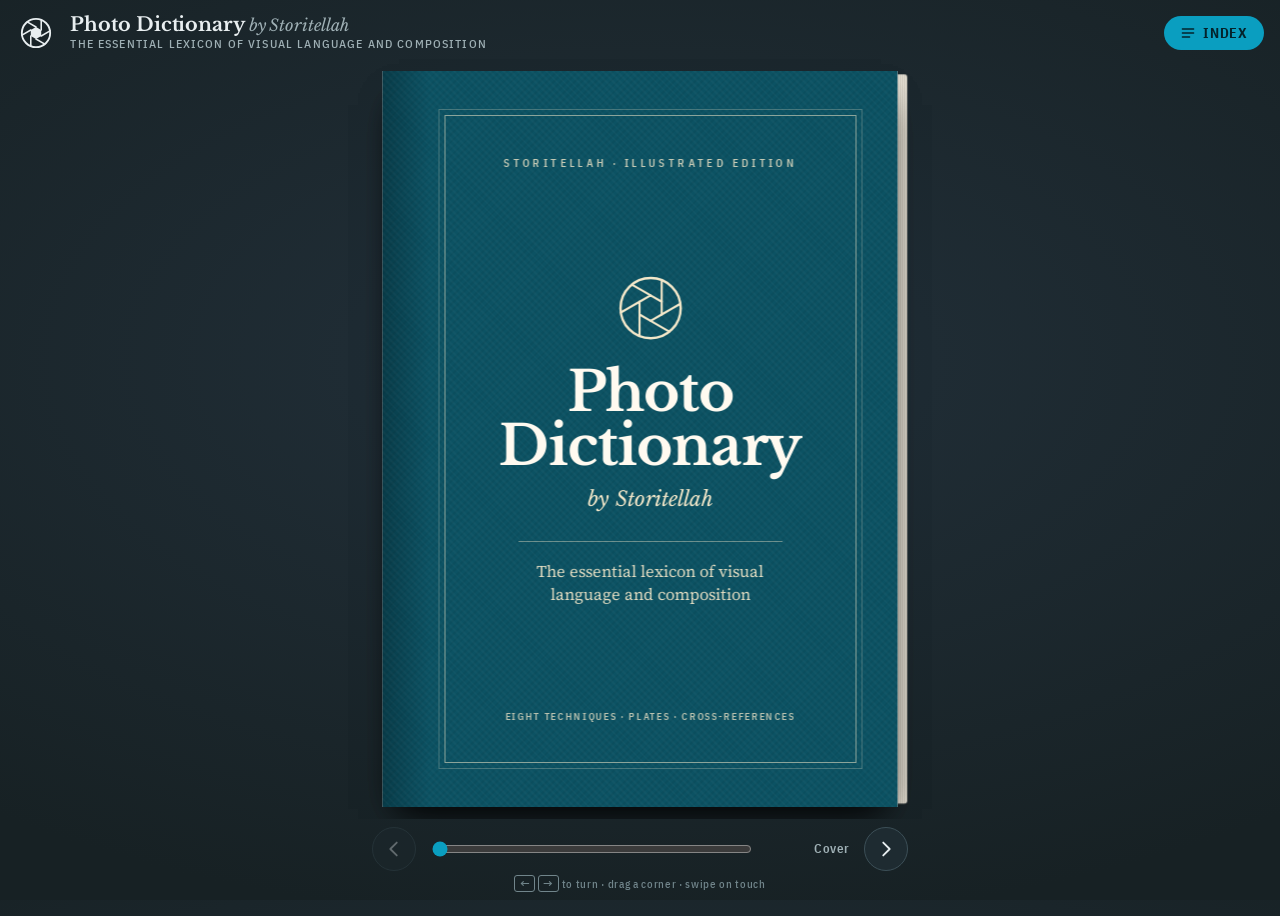
==== book/index.html @ 7c7c3201 "Add Photo Dictionary, an illustrated flipbook of composition techniques Two-page spread on wide scre" ====
<!doctype html>
<html lang="en-GB">
<head>
<meta charset="utf-8">
<meta name="viewport" content="width=device-width, initial-scale=1, viewport-fit=cover">
<!--PD:HEAD-->
<title>Photo Dictionary by Storitellah</title>
<meta name="claude:viewport-fit-sides" content="cover">
<meta name="description" content="An illustrated flipbook dictionary of photographic composition: rule of thirds, leading lines, negative space, golden ratio, framing, symmetry, depth of field and juxtaposition.">
<link rel="preconnect" href="https://fonts.googleapis.com">
<link rel="stylesheet" href="https://fonts.googleapis.com/css2?family=Gentium+Book+Plus&family=IBM+Plex+Sans+Condensed:wght@500;600;700&family=Libre+Baskerville:ital,wght@0,400;0,700;1,400&family=Source+Serif+4:ital,opsz,wght@0,8..60,400;0,8..60,600;0,8..60,700;1,8..60,400&display=swap">
<link rel="stylesheet" href="book.css">
<!--/PD:HEAD-->
</head>
<body>
<!--PD:BODY-->
<div class="app">
  <header class="bar">
    <a class="brand" href="https://storitellah.com" rel="noopener" aria-label="Storitellah: visit storitellah.com">
      <svg viewBox="0 0 48 48" aria-hidden="true"><circle cx="24" cy="24" r="20" fill="none" stroke="currentColor" stroke-width="2.6"/><path d="M24 15.5L11.58 8.33M31.36 19.75L31.36 5.4M31.36 28.25L43.79 21.08M24 32.5L36.42 39.67M16.64 28.25L16.64 42.6M16.64 19.75L4.21 26.92" stroke="currentColor" stroke-width="2.2" stroke-linecap="round" fill="none"/><path d="M24 15.5L31.36 19.75L31.36 28.25L24 32.5L16.64 28.25L16.64 19.75Z" fill="currentColor"/></svg>
    </a>
    <div class="titles">
      <h1 class="app-title">Photo Dictionary <span>by Storitellah</span></h1>
      <p class="app-tag">The essential lexicon of visual language and composition</p>
    </div>
    <button type="button" class="index-btn" id="index-btn" aria-haspopup="dialog" aria-expanded="false" aria-controls="index">
      <svg viewBox="0 0 20 20" aria-hidden="true"><path d="M3 5h14M3 10h14M3 15h9" stroke="currentColor" stroke-width="1.8" stroke-linecap="round"/></svg>
      Index
    </button>
  </header>

  <main class="stage" id="stage" aria-roledescription="book" aria-label="Photo Dictionary. Use the arrow keys, swipe, or drag a page corner to turn pages." tabindex="-1">
    <div class="viewport" id="viewport">
      <div class="book" id="book"></div>
    </div>
  </main>

  <nav class="controls" aria-label="Page navigation">
    <button type="button" class="nav-btn" id="prev" aria-label="Previous page">
      <svg viewBox="0 0 24 24" aria-hidden="true"><path d="M15 5l-7 7 7 7" fill="none" stroke="currentColor" stroke-width="2" stroke-linecap="round" stroke-linejoin="round"/></svg>
    </button>
    <div class="scrub">
      <label for="slider" class="visually-hidden">Turn to page</label>
      <input type="range" id="slider" min="0" max="12" step="1" value="0">
      <span class="pagelabel" id="pagelabel" aria-hidden="true">Cover</span>
    </div>
    <button type="button" class="nav-btn" id="next" aria-label="Next page">
      <svg viewBox="0 0 24 24" aria-hidden="true"><path d="M9 5l7 7-7 7" fill="none" stroke="currentColor" stroke-width="2" stroke-linecap="round" stroke-linejoin="round"/></svg>
    </button>
  </nav>
  <p class="hint" aria-hidden="true"><kbd>←</kbd> <kbd>→</kbd> to turn · drag a corner · swipe on touch</p>
</div>

<div class="index" id="index" role="dialog" aria-modal="true" aria-labelledby="index-h" hidden>
  <div class="index-card">
    <div class="index-top">
      <h2 id="index-h">Index</h2>
      <button type="button" class="index-close" id="index-close" aria-label="Close index">✕</button>
    </div>
    <ol class="index-list" id="index-list"></ol>
    <ul class="index-fm">
      <li><a href="#contents" data-goto="contents">Contents</a></li>
      <li><a href="#how-to-use" data-goto="how-to-use">How to use this dictionary</a></li>
      <li><a href="#labels" data-goto="labels">Labels, codes and pronunciation</a></li>
      <li><a href="#quick-reference" data-goto="quick-reference">Quick reference</a></li>
      <li><a href="#colophon" data-goto="colophon">About and contact</a></li>
      <li><a href="#cover" data-goto="cover">Front cover</a></li>
    </ul>
  </div>
</div>

<p class="visually-hidden" id="live" aria-live="polite"></p>

<script src="diagrams.js"></script>
<script src="content.js"></script>
<script src="book.js"></script>
<!--/PD:BODY-->
</body>
</html>
---- book/book.css ----
/* Photo Dictionary by Storitellah
   Layout: an open reference book on a dark desk. Spread on wide screens, single page on narrow.
   Single deliberate look: dark desk, printed paper pages in both themes. */
:root {
  color-scheme: dark;
  --desk: #172124;
  --desk-2: #22303a;
  --desk-ink: #e8eef0;
  --desk-muted: #9fb0b5;
  --paper: #fdfdfb;
  --paper-edge: #e7e3d8;
  --ink: #1b1f21;
  --ink-soft: #4a5357;
  --cy: #0a9ec0;          /* headwords, large accents */
  --cy-text: #00738c;     /* small accent text on paper (AA) */
  --cy-wash: #d7f0f6;
  --rule: #c8d3d6;
  --ov: #0a9ec0;          /* diagram guides */
  --hot: #d9472b;         /* diagram focal point */
  --cloth: #0c5263;
  --cloth-deep: #083c49;
  --gilt: #f2e7c9;

  --f-hw: "Libre Baskerville", Baskerville, "Baskerville Old Face", Georgia, serif;
  --f-body: "Source Serif 4", "Source Serif Pro", Georgia, serif;
  --f-label: "IBM Plex Sans Condensed", "Arial Narrow", "Roboto Condensed", sans-serif;
  --f-ipa: "Gentium Book Plus", "Charis SIL", "Doulos SIL", "Lucida Sans Unicode", serif;

  --pw: 520px;
  --ph: 740px;
}

*, *::before, *::after { box-sizing: border-box; }
html, body { height: 100%; }
body {
  margin: 0;
  background: radial-gradient(120% 90% at 50% 40%, var(--desk-2), var(--desk) 70%);
  background-color: var(--desk);
  color: var(--desk-ink);
  font: 400 15px/1.5 var(--f-body);
  overflow: hidden;
}
button { font: inherit; color: inherit; cursor: pointer; }
a { color: var(--cy-text); }
:focus-visible { outline: 3px solid #f0b552; outline-offset: 2px; border-radius: 3px; }
kbd { font: 600 0.75rem var(--f-label); border: 1px solid currentColor; border-radius: 3px; padding: 0 0.35em; }
.visually-hidden { position: absolute !important; width: 1px; height: 1px; overflow: hidden; clip: rect(0 0 0 0); white-space: nowrap; }

/* ---------- App frame ---------- */
.app {
  height: 100%;
  display: grid;
  grid-template-rows: auto minmax(0, 1fr) auto auto;
  grid-template-columns: minmax(0, 1fr);
  padding-left: max(16px, env(safe-area-inset-left, 0px));
  padding-right: max(16px, env(safe-area-inset-right, 0px));
}
.bar { display: flex; align-items: center; gap: 0.9rem; padding-block: 0.8rem 0.4rem; min-width: 0; }
.brand { color: var(--desk-ink); display: grid; place-items: center; width: 40px; height: 40px; flex: none; }
.brand svg { width: 34px; height: 34px; }
.brand:hover { color: #7fd3e6; }
.titles { min-width: 0; flex: 1; }
.app-title { margin: 0; font: 700 1.2rem/1.15 var(--f-hw); letter-spacing: -0.005em; }
.app-title span { font-weight: 400; font-style: italic; color: var(--desk-muted); font-size: 0.85em; }
.app-tag { margin: 0.1rem 0 0; font: 500 0.72rem/1.3 var(--f-label); letter-spacing: 0.1em; text-transform: uppercase; color: var(--desk-muted); white-space: nowrap; overflow: hidden; text-overflow: ellipsis; }
.index-btn {
  display: inline-flex; align-items: center; gap: 0.45rem; flex: none;
  background: var(--cy); color: #04232b; border: 0; border-radius: 999px;
  padding: 0.5rem 1rem; font: 700 0.85rem var(--f-label); letter-spacing: 0.06em; text-transform: uppercase;
}
.index-btn svg { width: 16px; height: 16px; }
.index-btn:hover { background: #3cc0de; }

.stage { position: relative; display: grid; place-items: center; min-height: 0; min-width: 0; overflow: hidden; touch-action: pan-y; user-select: none; -webkit-user-select: none; outline: none; }
.stage.is-dragging { cursor: grabbing; }
.viewport { perspective: calc(var(--pw) * 4.2); perspective-origin: 50% 40%; }
body[data-mode="single"] .viewport { overflow: hidden; padding: 4px 0 14px; }

.controls { display: flex; align-items: center; justify-content: center; gap: 0.9rem; padding-block: 0.5rem 0.2rem; }
.nav-btn {
  width: 44px; height: 44px; border-radius: 50%; border: 1px solid #3c4f57; background: #1e2b31; color: var(--desk-ink);
  display: grid; place-items: center; flex: none;
}
.nav-btn svg { width: 22px; height: 22px; }
.nav-btn:hover:not(:disabled) { border-color: var(--cy); color: #7fd3e6; }
.nav-btn:disabled { opacity: 0.35; cursor: default; }
.scrub { display: flex; align-items: center; gap: 0.8rem; min-width: 0; width: min(420px, 60vw); }
.scrub input { flex: 1; min-width: 0; accent-color: var(--cy); height: 24px; }
.pagelabel { font: 600 0.8rem var(--f-label); letter-spacing: 0.04em; color: var(--desk-muted); white-space: nowrap; min-width: 6.5em; text-align: right; font-variant-numeric: tabular-nums; }
.hint { margin: 0; text-align: center; font: 500 0.7rem var(--f-label); letter-spacing: 0.06em; color: #71858b; padding-block: 0.15rem calc(0.55rem + env(safe-area-inset-bottom, 0px)); }

/* ---------- Book & leaves ---------- */
.book {
  position: relative; width: calc(var(--pw) * 2); height: var(--ph);
  transform-style: preserve-3d;
  transition: transform 0.7s cubic-bezier(.45,.05,.25,1);
  font-size: calc(var(--pw) * 0.0305);
}
body[data-mode="single"] .book { width: var(--pw); font-size: clamp(12px, calc(var(--pw) * 0.037), 15.5px); }
@media (prefers-reduced-motion: reduce) { .book { transition: none; } }

/* page-edge thickness either side */
.book::before, .book::after {
  content: ""; position: absolute; top: 3px; bottom: 3px; transform: translateZ(-2px);
  background: repeating-linear-gradient(90deg, #ebe7dc 0 1px, #cfc9bb 1px 2px);
  box-shadow: 0 14px 30px -12px rgba(0,0,0,.7);
}
.book::before { left: calc(var(--lt, 0px) * -1); width: var(--lt, 0px); border-radius: 3px 0 0 3px; }
.book::after { right: calc(var(--rt, 0px) * -1); width: var(--rt, 0px); border-radius: 0 3px 3px 0; }

.leaf {
  position: absolute; top: 0; left: var(--pw); width: var(--pw); height: 100%;
  transform-origin: 0 50%; transform-style: preserve-3d; will-change: transform;
}
body[data-mode="single"] .leaf { left: 0; }
.face {
  position: absolute; inset: 0; backface-visibility: hidden; -webkit-backface-visibility: hidden;
  overflow: hidden; background: var(--paper);
  box-shadow: 0 18px 34px -16px rgba(0,0,0,.75);
}
.face--back { transform: rotateY(180deg); }
.shade { position: absolute; inset: 0; pointer-events: none; opacity: var(--s, 0); }
.face--front .shade { background: linear-gradient(90deg, rgba(0,0,0,.38), rgba(0,0,0,.08) 30%, rgba(255,255,255,.18) 82%, rgba(0,0,0,.12)); }
.face--back .shade { background: linear-gradient(270deg, rgba(0,0,0,.38), rgba(0,0,0,.08) 30%, rgba(255,255,255,.18) 82%, rgba(0,0,0,.12)); }

/* corner peel hints */
.peel {
  position: absolute; bottom: 0; width: 0; height: 0; transform: translateZ(3px); pointer-events: none; opacity: 0;
  transition: width .25s ease, height .25s ease, opacity .2s;
}
.peel--next { right: 0; background: linear-gradient(to top left, transparent 50%, rgba(0,0,0,.18) 50%, #efece3 56%, #fff 100%); box-shadow: -2px -2px 6px rgba(0,0,0,.08); }
.peel--prev { left: 0; background: linear-gradient(to top right, transparent 50%, rgba(0,0,0,.18) 50%, #efece3 56%, #fff 100%); }
@media (hover: hover) {
  .stage:not(.is-dragging) .book.can-next:hover .peel--next,
  .stage:not(.is-dragging) .book.can-prev:hover .peel--prev { width: 2.6em; height: 2.6em; opacity: 1; }
}

/* ---------- Page ---------- */
.page {
  position: absolute; inset: 0; display: flex; flex-direction: column;
  background: var(--paper); color: var(--ink);
  padding: 5.2% 8.5% 3.2% 7%;
  line-height: 1.4;
}
.page--left { padding: 5.2% 7% 3.2% 8.5%; }
.page--right::before, .page--left::before { content: ""; position: absolute; top: 0; bottom: 0; width: 9%; pointer-events: none; }
.page--right::before { left: 0; background: linear-gradient(90deg, rgba(0,0,0,.16), rgba(0,0,0,.04) 40%, transparent); }
.page--left::before { right: 0; background: linear-gradient(270deg, rgba(0,0,0,.16), rgba(0,0,0,.04) 40%, transparent); }
body[data-mode="single"] .page--right::before { width: 4%; }
.page--blank { background: linear-gradient(90deg, #f4f2ec, var(--paper)); }

.rh {
  display: grid; grid-template-columns: 1fr auto 1fr; align-items: baseline; gap: 1em;
  font: 700 0.78em var(--f-label); letter-spacing: 0.02em; color: var(--ink);
  padding-bottom: 0.45em; margin-bottom: 0.9em;
  border-bottom: 1.5px dotted #6d777b;
}
.rh-num { font-weight: 500; font-family: var(--f-body); font-size: 1.05em; }
.rh-r { justify-self: end; display: inline-flex; align-items: center; gap: 0.35em; font-weight: 500; }
.rh .key { width: 1.1em; height: 1.1em; color: var(--cy-text); }

.body { flex: 1; min-height: 0; overflow: hidden; position: relative; }
body[data-mode="single"] .body { overflow-y: auto; overscroll-behavior: contain; scrollbar-width: thin; }

.pkey {
  display: flex; flex-wrap: wrap; gap: 0; margin-top: 0.7em; padding-top: 0.45em; border-top: 1px solid var(--rule);
  font: 600 0.62em/1.6 var(--f-label); color: var(--ink-soft);
}
.pkey span { padding: 0 0.6em; border-right: 1px solid #9aa5a8; white-space: nowrap; }
.pkey span:first-child { border-left: 1px solid #9aa5a8; }
.pkey i { font: normal 400 1.15em var(--f-ipa); color: var(--ink); }

.thumb {
  position: absolute; top: calc(11% + var(--ti, 0) * 9.2%); width: 1.15em; height: 2.4em;
  display: grid; place-items: center; background: var(--cy); color: #fff;
  font: 700 1.25em/1 var(--f-label);
}
.page--right .thumb { right: 0; border-radius: 0.6em 0 0 0.6em; }
.page--left .thumb { left: 0; border-radius: 0 0.6em 0.6em 0; }
body[data-mode="single"] .thumb { width: 1.1em; font-size: 1em; }

/* ---------- Entry typography ---------- */
.bigletter {
  font: 700 4.6em/1 var(--f-hw); color: var(--cy); letter-spacing: -0.04em; margin-top: -0.12em !important;
  margin: 0 0 0.1em -0.04em;
}
.page--entry .body { display: flex; flex-direction: column; }
.bigletter { flex: none; }
.cols { flex: 1; min-height: 0; column-count: 2; column-gap: 1.4em; column-rule: 1px solid #e3e8e9; column-fill: balance; font-size: 0.8em; line-height: 1.36; hyphens: auto; -webkit-hyphens: auto; }
body[data-mode="single"] .cols { column-count: 1; flex: none; font-size: 0.88em; }
.head { margin-bottom: 0.7em; }
.hwline { margin: 0 0 0.25em; text-indent: -0.9em; padding-left: 0.9em; }
.key { width: 0.95em; height: 0.95em; vertical-align: -0.08em; color: var(--cy-text); margin-right: 0.2em; }
.hw { font: 700 1.36em/1.15 var(--f-hw); color: var(--cy-text); font-style: normal; }
.ipa { font-family: var(--f-ipa); font-weight: 400; white-space: nowrap; }
.pos { font-style: italic; }
.gram { font: 700 0.86em var(--f-label); }
.also { font-size: 0.95em; }
.dom {
  display: inline-block; font: 700 0.72em/1.35 var(--f-label); letter-spacing: 0.04em;
  background: var(--cy-wash); color: #0b3c47; padding: 0 0.35em; border-radius: 2px; vertical-align: 0.08em; text-indent: 0; margin-left: 0.15em;
}
.sense { margin: 0 0 0.35em; padding-left: 0.9em; text-indent: -0.9em; text-align: left; }
.sn { font: 700 1em var(--f-label); }
.sign {
  display: inline-block; text-indent: 0; font: 600 0.7em/1.3 var(--f-label); letter-spacing: 0.04em;
  border: 1px solid var(--ink); padding: 0 0.3em; vertical-align: 0.1em; margin-right: 0.1em;
}
.ex { font-style: italic; color: #2c3437; }
.ex b { font-weight: 700; color: var(--ink); }
.exsep { color: var(--ink-soft); font-size: 0.8em; }
.runon { margin: 0.1em 0 0.3em; }
.partners { break-inside: avoid; border: 1px solid var(--cy); margin-top: 0.6em; }
.partners-h { margin: 0; background: var(--cy-wash); padding: 0.25em 0.5em; font: 600 0.8em var(--f-label); letter-spacing: 0.04em; color: #0b3c47; display: flex; align-items: center; gap: 0.45em; }
.partners-h b { font: 700 italic 1.12em var(--f-body); color: var(--cy-text); letter-spacing: 0; }
.pz { width: 1.5em; height: 1em; flex: none; background:
  radial-gradient(circle at 50% 0, var(--cy) 0.22em, transparent 0.24em) 0.2em 0 / 0.6em 1em no-repeat,
  linear-gradient(var(--cy), var(--cy)) 0 0.18em / 100% 0.82em no-repeat; opacity: 0.85; }
.partners p:last-child { overflow-wrap: anywhere; margin: 0; padding: 0.35em 0.5em 0.45em; font-weight: 600; }
.partners p:last-child b { font-weight: 700; }

/* ---------- Plate page ---------- */
.fig { margin: 0 0 0.7em; }
.plate { display: block; width: auto; max-width: 100%; max-height: calc(var(--ph) * 0.42); margin-inline: auto; height: auto; border: 1px solid #b9c4c7; background: #fff; }
.plate .lbl { font: 600 7px var(--f-label); fill: var(--ink); letter-spacing: 0.02em; }
.plate .lbl.on { fill: #fff; }
.plate .lbl.hot { fill: var(--hot); font-weight: 700; }
.plate .lbl.big { font: italic 400 15px var(--f-hw); fill: #8ea3a9; }
.plate .tag-bg rect { fill: var(--cy-text); }
.plate .bill { font: 700 24px var(--f-label); fill: var(--hot); letter-spacing: 0.06em; }
figcaption { margin-top: 0.4em; font: 500 0.74em/1.35 var(--f-label); color: var(--ink-soft); }

.box-h { margin: 0 0 0.3em; font: 700 0.74em var(--f-label); letter-spacing: 0.14em; text-transform: uppercase; color: var(--cy-text); display: flex; align-items: center; gap: 0.6em; }
.box-h::after { content: ""; flex: 1; border-top: 1px solid var(--rule); }
.practice p { margin: 0 0 0.7em; font-size: 0.82em; line-height: 1.4; }
.lower { display: grid; grid-template-columns: minmax(0, 1.25fr) minmax(0, 1fr); gap: 1.1em; font-size: 0.76em; line-height: 1.36; }
body[data-mode="single"] .lower { grid-template-columns: minmax(0, 1fr); }
.note { background: #f2f6f7; border-left: 3px solid var(--cy); padding: 0.45em 0.7em 0.55em; }
.note p { margin: 0; }
.see ul { list-style: none; margin: 0; padding: 0; display: flex; flex-direction: column; gap: 0.15em; }
.arr { color: var(--cy-text); margin-right: 0.35em; font-family: var(--f-label); }
.xref { font: 700 1.04em var(--f-hw); color: var(--cy-text); text-decoration: none; border-bottom: 1px solid #9fd6e3; }
.xref:hover { border-bottom-color: currentColor; }
.also-rel { margin: 0.45em 0 0; color: var(--ink-soft); }

/* ---------- Front & back matter ---------- */
.sec-h { margin: 0 0 0.6em; font: 700 1.55em/1.15 var(--f-hw); color: var(--ink); text-wrap: balance; }
.sec-h2 { margin: 1em 0 0.4em; font: 700 0.78em var(--f-label); letter-spacing: 0.14em; text-transform: uppercase; color: var(--cy-text); }
.small { font-size: 0.82em; color: var(--ink-soft); margin: 0 0 0.6em; }
.eyebrow { margin: 1.2em 0 0.4em; font: 600 0.78em var(--f-label); letter-spacing: 0.2em; text-transform: uppercase; color: var(--cy-text); }
.title-h { margin: 0; font: 700 3em/1 var(--f-hw); letter-spacing: -0.02em; }
.title-sub { margin: 0.5em 0 0; font: italic 400 1.15em/1.35 var(--f-hw); color: var(--ink-soft); max-width: 22em; }
.rule { border: 0; border-top: 1.5px dotted #6d777b; margin: 1.4em 0; }
.intro p { margin: 0 0 0.8em; font-size: 0.95em; line-height: 1.55; }
.imprint { position: absolute; bottom: 0; left: 0; margin: 0; font: 500 0.72em var(--f-label); letter-spacing: 0.04em; color: var(--ink-soft); }
body[data-mode="single"] .imprint { position: static; margin-top: 1.5em; }

.toc { list-style: none; margin: 0; padding: 0; }
.toc a { display: flex; align-items: baseline; gap: 0.6em; padding: 0.42em 0; text-decoration: none; color: var(--ink); border-bottom: 1px solid #edf0f1; }
.toc a:hover .toc-t { color: var(--cy-text); text-decoration: underline; }
.toc-l { width: 1.6em; flex: none; font: 700 1.25em var(--f-hw); color: var(--cy); }
.toc-t { font: 700 0.95em var(--f-hw); min-width: 0; }
.toc-dots { flex: 1; border-bottom: 1.5px dotted #a5b0b3; transform: translateY(-0.25em); min-width: 1em; }
.toc-n { font: 600 0.85em var(--f-label); font-variant-numeric: tabular-nums; }
.toc--fm .toc-l { width: 0; }
.toc--fm .toc-t { font: 500 0.88em var(--f-body); }

.sample { border: 1px solid var(--rule); background: #fafcfc; padding: 0.8em 0.9em; font-size: 0.88em; line-height: 1.5; margin-bottom: 0.9em; }
.sample .hwline, .sample .sense { text-indent: 0; padding-left: 0; }
.callout {
  display: inline-grid; place-items: center; width: 1.35em; height: 1.35em; border-radius: 50%;
  background: var(--hot); color: #fff; font: 700 0.68em/1 var(--f-label); vertical-align: 0.25em; margin-right: 0.25em;
}
.xref-sample { font: 700 1em var(--f-hw); color: var(--cy-text); }
.legend { margin: 0; padding-left: 1.4em; font-size: 0.84em; line-height: 1.42; display: flex; flex-direction: column; gap: 0.35em; }
.legend li::marker { font: 700 0.9em var(--f-label); color: var(--hot); }

.codes { width: 100%; border-collapse: collapse; font-size: 0.82em; margin-bottom: 0.8em; }
.codes caption { text-align: left; font: 700 0.86em var(--f-label); letter-spacing: 0.12em; text-transform: uppercase; color: var(--cy-text); padding-bottom: 0.25em; }
.codes th { text-align: left; font-weight: 400; width: 8.5em; padding: 0.22em 0.6em 0.22em 0; vertical-align: baseline; }
.codes td { padding: 0.22em 0; border-bottom: 1px solid #edf0f1; }
.codes .sym { font: 700 1.1em var(--f-label); color: var(--cy-text); }
.ipa-grid { display: grid; grid-template-columns: repeat(3, minmax(0, 1fr)); gap: 0.2em 0.8em; font-size: 0.82em; }
.ipa-grid i { font-style: normal; font-size: 1.2em; display: inline-block; min-width: 1.6em; }

.tablewrap { overflow-x: auto; }
.qref { width: 100%; border-collapse: collapse; font-size: 0.8em; line-height: 1.35; }
.qref thead th { text-align: left; font: 700 0.84em var(--f-label); letter-spacing: 0.1em; text-transform: uppercase; color: var(--cy-text); border-bottom: 1.5px solid var(--ink); padding: 0.3em 0.5em 0.3em 0; }
.qref tbody th { text-align: left; font-weight: 400; padding: 0.45em 0.5em 0.45em 0; white-space: nowrap; }
.qref td { padding: 0.45em 0.5em 0.45em 0; border-bottom: 1px solid #edf0f1; vertical-align: top; }
.qref tbody th, .qref td { border-bottom: 1px solid #edf0f1; }

.colophon .emblem { width: 3em; height: 3em; color: var(--cy); margin: 0.8em 0 0.6em; }
.colophon p { font-size: 0.9em; line-height: 1.5; margin: 0 0 0.7em; }
.contact a { font-weight: 700; }

/* ---------- Covers ---------- */
.cover {
  padding: 0; color: var(--gilt);
  background:
    repeating-linear-gradient(45deg, rgba(255,255,255,.025) 0 2px, transparent 2px 5px),
    repeating-linear-gradient(-45deg, rgba(0,0,0,.05) 0 2px, transparent 2px 5px),
    linear-gradient(90deg, var(--cloth-deep), var(--cloth) 9%, var(--cloth) 100%);
}
.cover--back { background:
    repeating-linear-gradient(45deg, rgba(255,255,255,.025) 0 2px, transparent 2px 5px),
    repeating-linear-gradient(-45deg, rgba(0,0,0,.05) 0 2px, transparent 2px 5px),
    linear-gradient(270deg, var(--cloth-deep), var(--cloth) 9%, var(--cloth) 100%); }
.cover::before { display: none; }
.cover-in {
  position: absolute; inset: 6% 8% 6% 12%; border: 1.5px solid rgba(242,231,201,.55); outline: 1px solid rgba(242,231,201,.25); outline-offset: 5px;
  display: flex; flex-direction: column; align-items: center; justify-content: center; text-align: center; padding: 8%;
}
.cover--back .cover-in { inset: 6% 12% 6% 8%; }
.cover .emblem { width: 4.6em; height: 4.6em; color: var(--gilt); margin-bottom: 1.4em; }
.cover-pub { position: absolute; top: 6%; left: 0; right: 0; margin: 0; font: 600 0.72em var(--f-label); letter-spacing: 0.3em; text-transform: uppercase; opacity: 0.8; }
.cover-title { margin: 0; font: 700 3.5em/0.98 var(--f-hw); letter-spacing: -0.02em; color: #fffaf0; }
.cover-by { margin: 0.6em 0 1.4em; font: italic 400 1.3em var(--f-hw); }
.cover-by a { color: var(--gilt); }
.cover-tag { margin: 0; font: 400 1.05em/1.4 var(--f-body); max-width: 16em; opacity: 0.92; padding-top: 1.1em; border-top: 1px solid rgba(242,231,201,.45); }
.cover-foot { position: absolute; bottom: 6%; left: 0; right: 0; margin: 0; font: 600 0.66em var(--f-label); letter-spacing: 0.16em; text-transform: uppercase; opacity: 0.75; }
.cover-hint { position: absolute; bottom: -3.4em; left: 0; right: 0; margin: 0; font: 500 0.72em var(--f-label); color: #7fd3e6; display: none; }
.back-blurb { font: 400 1.05em/1.55 var(--f-body); max-width: 19em; margin: 0 0 1.4em; }
.back-blurb b { font-family: var(--f-hw); }

/* ---------- Index dialog ---------- */
.index[hidden] { display: none; }
.index {
  position: fixed; inset: 0; z-index: 50; background: rgba(8, 14, 16, .72);
  display: grid; place-items: center;
  padding: max(16px, env(safe-area-inset-top, 0px)) max(16px, env(safe-area-inset-right, 0px)) max(16px, env(safe-area-inset-bottom, 0px)) max(16px, env(safe-area-inset-left, 0px));
}
.index-card { background: var(--paper); color: var(--ink); width: min(520px, 100%); max-height: 100%; overflow: auto; border-radius: 4px; padding: 1.2rem 1.4rem 1.4rem; box-shadow: 0 30px 60px rgba(0,0,0,.5); }
.index-top { display: flex; align-items: center; justify-content: space-between; border-bottom: 1.5px dotted #6d777b; padding-bottom: 0.5rem; margin-bottom: 0.4rem; }
.index-top h2 { margin: 0; font: 700 1.6rem var(--f-hw); color: var(--cy-text); }
.index-close { border: 0; background: none; font-size: 1.2rem; width: 40px; height: 40px; border-radius: 50%; color: var(--ink); }
.index-close:hover { background: #eef2f3; }
.index-list { list-style: none; margin: 0; padding: 0; }
.index-list a { display: flex; align-items: baseline; gap: 0.8rem; padding: 0.6rem 0.3rem; border-bottom: 1px solid #edf0f1; text-decoration: none; color: var(--ink); }
.index-list a:hover, .index-list a:focus-visible { background: var(--cy-wash); }
.ix-l { font: 700 1.3rem var(--f-hw); color: var(--cy); width: 1.4rem; flex: none; }
.ix-t { flex: 1; font: 700 1rem var(--f-hw); }
.ix-n { font: 600 0.8rem var(--f-label); color: var(--ink-soft); }
.index-fm { list-style: none; margin: 0.9rem 0 0; padding: 0; display: flex; flex-wrap: wrap; gap: 0.4rem 1.1rem; font: 500 0.85rem var(--f-label); }

/* ---------- Narrow screens ---------- */
@media (max-width: 600px) {
  .app-title { font-size: 1.02rem; }
  .app-title span { display: block; font-size: 0.82em; }
  .app-tag { display: none; }
  .index-btn { padding: 0.45rem 0.8rem; }
  .hint { display: none; }
  .controls { padding-bottom: calc(0.6rem + env(safe-area-inset-bottom, 0px)); }
  .pagelabel { min-width: 5.2em; }
}
body[data-mode="single"] .cover-title { font-size: 3em; }
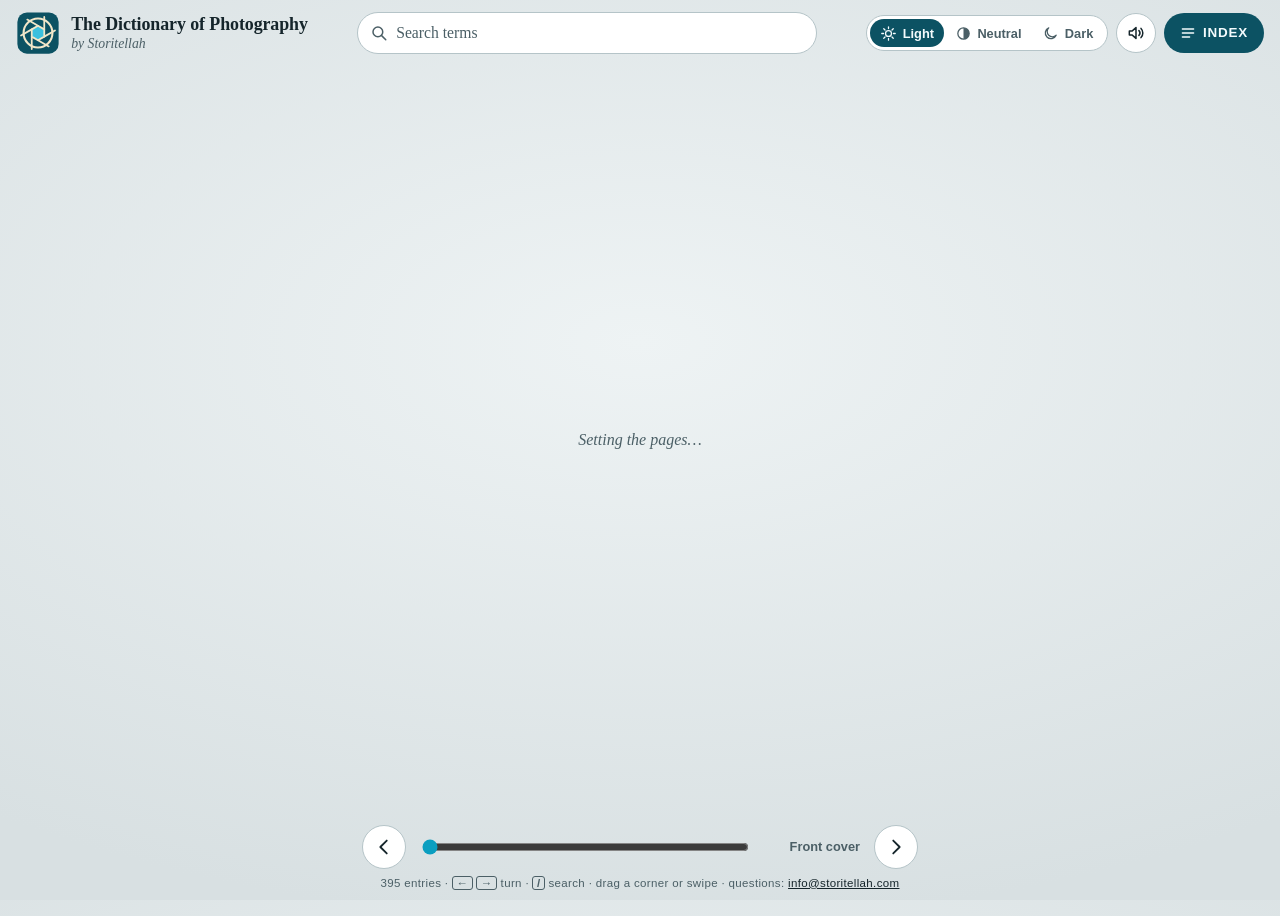
==== commit bde4333d: "Rebuild as The Dictionary of Photography: the book is the home page - Flow the full A-Z glossary int" ====
--- a/book/index.html
+++ b/book/index.html
@@ -1,79 +1,4 @@
 <!doctype html>
-<html lang="en-GB">
-<head>
-<meta charset="utf-8">
-<meta name="viewport" content="width=device-width, initial-scale=1, viewport-fit=cover">
-<!--PD:HEAD-->
-<title>Photo Dictionary by Storitellah</title>
-<meta name="claude:viewport-fit-sides" content="cover">
-<meta name="description" content="An illustrated flipbook dictionary of photographic composition: rule of thirds, leading lines, negative space, golden ratio, framing, symmetry, depth of field and juxtaposition.">
-<link rel="preconnect" href="https://fonts.googleapis.com">
-<link rel="stylesheet" href="https://fonts.googleapis.com/css2?family=Gentium+Book+Plus&family=IBM+Plex+Sans+Condensed:wght@500;600;700&family=Libre+Baskerville:ital,wght@0,400;0,700;1,400&family=Source+Serif+4:ital,opsz,wght@0,8..60,400;0,8..60,600;0,8..60,700;1,8..60,400&display=swap">
-<link rel="stylesheet" href="book.css">
-<!--/PD:HEAD-->
-</head>
-<body>
-<!--PD:BODY-->
-<div class="app">
-  <header class="bar">
-    <a class="brand" href="https://storitellah.com" rel="noopener" aria-label="Storitellah: visit storitellah.com">
-      <svg viewBox="0 0 48 48" aria-hidden="true"><circle cx="24" cy="24" r="20" fill="none" stroke="currentColor" stroke-width="2.6"/><path d="M24 15.5L11.58 8.33M31.36 19.75L31.36 5.4M31.36 28.25L43.79 21.08M24 32.5L36.42 39.67M16.64 28.25L16.64 42.6M16.64 19.75L4.21 26.92" stroke="currentColor" stroke-width="2.2" stroke-linecap="round" fill="none"/><path d="M24 15.5L31.36 19.75L31.36 28.25L24 32.5L16.64 28.25L16.64 19.75Z" fill="currentColor"/></svg>
-    </a>
-    <div class="titles">
-      <h1 class="app-title">Photo Dictionary <span>by Storitellah</span></h1>
-      <p class="app-tag">The essential lexicon of visual language and composition</p>
-    </div>
-    <button type="button" class="index-btn" id="index-btn" aria-haspopup="dialog" aria-expanded="false" aria-controls="index">
-      <svg viewBox="0 0 20 20" aria-hidden="true"><path d="M3 5h14M3 10h14M3 15h9" stroke="currentColor" stroke-width="1.8" stroke-linecap="round"/></svg>
-      Index
-    </button>
-  </header>
-
-  <main class="stage" id="stage" aria-roledescription="book" aria-label="Photo Dictionary. Use the arrow keys, swipe, or drag a page corner to turn pages." tabindex="-1">
-    <div class="viewport" id="viewport">
-      <div class="book" id="book"></div>
-    </div>
-  </main>
-
-  <nav class="controls" aria-label="Page navigation">
-    <button type="button" class="nav-btn" id="prev" aria-label="Previous page">
-      <svg viewBox="0 0 24 24" aria-hidden="true"><path d="M15 5l-7 7 7 7" fill="none" stroke="currentColor" stroke-width="2" stroke-linecap="round" stroke-linejoin="round"/></svg>
-    </button>
-    <div class="scrub">
-      <label for="slider" class="visually-hidden">Turn to page</label>
-      <input type="range" id="slider" min="0" max="12" step="1" value="0">
-      <span class="pagelabel" id="pagelabel" aria-hidden="true">Cover</span>
-    </div>
-    <button type="button" class="nav-btn" id="next" aria-label="Next page">
-      <svg viewBox="0 0 24 24" aria-hidden="true"><path d="M9 5l7 7-7 7" fill="none" stroke="currentColor" stroke-width="2" stroke-linecap="round" stroke-linejoin="round"/></svg>
-    </button>
-  </nav>
-  <p class="hint" aria-hidden="true"><kbd>←</kbd> <kbd>→</kbd> to turn · drag a corner · swipe on touch</p>
-</div>
-
-<div class="index" id="index" role="dialog" aria-modal="true" aria-labelledby="index-h" hidden>
-  <div class="index-card">
-    <div class="index-top">
-      <h2 id="index-h">Index</h2>
-      <button type="button" class="index-close" id="index-close" aria-label="Close index">✕</button>
-    </div>
-    <ol class="index-list" id="index-list"></ol>
-    <ul class="index-fm">
-      <li><a href="#contents" data-goto="contents">Contents</a></li>
-      <li><a href="#how-to-use" data-goto="how-to-use">How to use this dictionary</a></li>
-      <li><a href="#labels" data-goto="labels">Labels, codes and pronunciation</a></li>
-      <li><a href="#quick-reference" data-goto="quick-reference">Quick reference</a></li>
-      <li><a href="#colophon" data-goto="colophon">About and contact</a></li>
-      <li><a href="#cover" data-goto="cover">Front cover</a></li>
-    </ul>
-  </div>
-</div>
-
-<p class="visually-hidden" id="live" aria-live="polite"></p>
-
-<script src="diagrams.js"></script>
-<script src="content.js"></script>
-<script src="book.js"></script>
-<!--/PD:BODY-->
-</body>
-</html>
+<html lang="en-GB"><head><meta charset="utf-8"><title>The Dictionary of Photography by Storitellah</title>
+<meta http-equiv="refresh" content="0; url=../"><link rel="canonical" href="../"><link rel="icon" href="../assets/img/favicon.svg" type="image/svg+xml"></head>
+<body><p>The Dictionary of Photography has moved to <a href="../">the home page</a>.</p></body></html>
